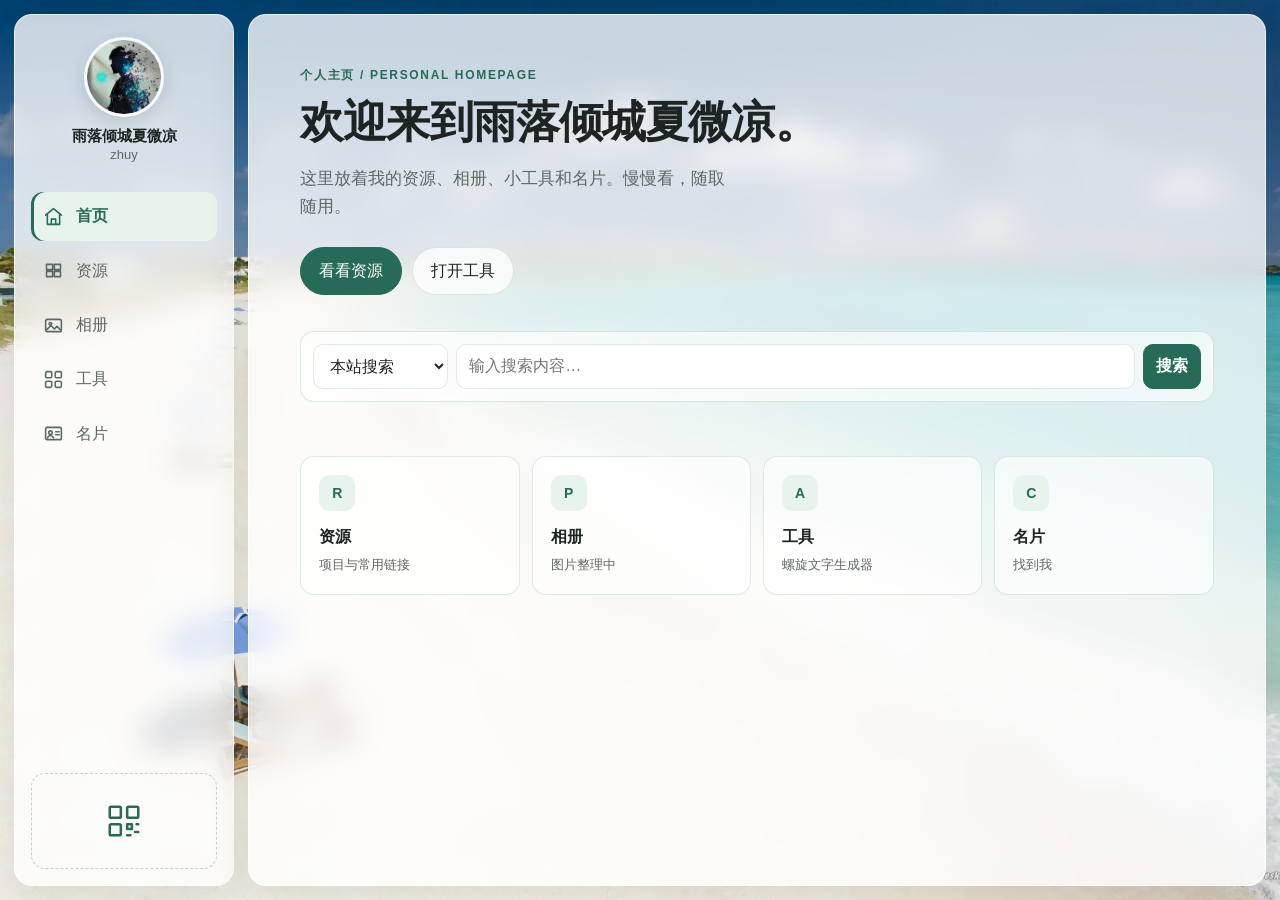
==== index.html @ 4d713d40 "工具页改为自动生成清单：扫描 tools 目录与 sites.json，自动取站点图标" ====
<!DOCTYPE html>
<html lang="zh-CN">
<head>
  <meta charset="UTF-8">
  <meta name="viewport" content="width=device-width, initial-scale=1">
  <meta name="description" content="雨落倾城夏微凉的个人主页，收录资源、相册、工具与名片。">
  <meta name="keywords" content="雨落倾城夏微凉,ylqcxwl,个人主页,资源,工具">
  <meta name="author" content="雨落倾城夏微凉">
  <meta name="theme-color" content="#f4f7f5">
  <link rel="canonical" href="https://ylqcxwl.github.io/">
  <meta property="og:type" content="website">
  <meta property="og:title" content="雨落倾城夏微凉 · 个人主页">
  <meta property="og:description" content="资源、相册、工具与名片。">
  <meta property="og:url" content="https://ylqcxwl.github.io/">
  <meta property="og:image" content="https://ylqcxwl.github.io/bg.webp">
  <meta name="twitter:card" content="summary_large_image">
  <link rel="icon" href="favicon.ico" sizes="any">
  <link rel="stylesheet" href="CSS/style.css">
  <script src="JS/tools-data.js" defer></script>
  <script src="JS/script.js" defer></script>
  <title>雨落倾城夏微凉 · 个人主页</title>
</head>
<body>
  <a class="skip-link" href="#main">跳到主要内容</a>

  <div class="app">
    <aside class="sidebar">
      <div class="profile">
        <img class="avatar" src="avatar.webp" alt="雨落倾城夏微凉的头像" width="80" height="80">
        <div class="profile-text">
          <strong>雨落倾城夏微凉</strong>
          <span>zhuy</span>
        </div>
      </div>

      <nav class="nav" aria-label="主导航">
        <button class="nav-item is-active" type="button" data-view="home" aria-current="page">
          <svg viewBox="0 0 24 24" aria-hidden="true"><path d="M3 10.5 12 3l9 7.5"/><path d="M5 9.5V21h14V9.5"/><path d="M9.5 21v-6h5v6"/></svg>
          <span>首页</span>
        </button>
        <button class="nav-item" type="button" data-view="resources">
          <svg viewBox="0 0 24 24" aria-hidden="true"><path d="M4 5h7v6H4zM13 5h7v6h-7zM4 13h7v6H4zM13 13h7v6h-7z"/></svg>
          <span>资源</span>
        </button>
        <button class="nav-item" type="button" data-view="gallery">
          <svg viewBox="0 0 24 24" aria-hidden="true"><rect x="3" y="5" width="18" height="14" rx="2"/><circle cx="8.5" cy="10" r="1.5"/><path d="m4 17 5-5 4 4 3-3 4 4"/></svg>
          <span>相册</span>
        </button>
        <button class="nav-item" type="button" data-view="tools">
          <svg viewBox="0 0 24 24" aria-hidden="true"><rect x="3" y="3" width="7" height="7" rx="1.5"/><rect x="14" y="3" width="7" height="7" rx="1.5"/><rect x="3" y="14" width="7" height="7" rx="1.5"/><rect x="14" y="14" width="7" height="7" rx="1.5"/></svg>
          <span>工具</span>
        </button>
        <button class="nav-item" type="button" data-view="contact">
          <svg viewBox="0 0 24 24" aria-hidden="true"><rect x="3" y="5" width="18" height="14" rx="2"/><circle cx="8.5" cy="11" r="2"/><path d="M5 17c.8-1.8 2-2.7 3.5-2.7S11.2 15.2 12 17M14.5 10h4M14.5 13.5h4"/></svg>
          <span>名片</span>
        </button>
      </nav>

      <a class="qr-btn" href="#contact" aria-label="查看名片">
        <svg viewBox="0 0 24 24" aria-hidden="true"><rect x="3" y="3" width="7" height="7" rx="1"/><rect x="14" y="3" width="7" height="7" rx="1"/><rect x="3" y="14" width="7" height="7" rx="1"/><path d="M14 14h3v3h-3zM19 19h2M14 21h2M21 14h-1"/></svg>
      </a>
    </aside>

    <main class="panel" id="main">
      <section class="view is-active" id="home" data-view="home" aria-labelledby="home-title">
        <header class="hero">
          <p class="eyebrow">个人主页 / Personal Homepage</p>
          <h1 id="home-title">欢迎来到雨落倾城夏微凉。</h1>
          <p class="lead">这里放着我的资源、相册、小工具和名片。慢慢看，随取随用。</p>
          <div class="hero-actions">
            <button class="btn btn-primary" type="button" data-go="resources">看看资源</button>
            <button class="btn" type="button" data-go="tools">打开工具</button>
          </div>
        </header>

        <form class="search" id="site-search" role="search">
          <label class="sr-only" for="search-query">搜索内容</label>
          <select id="search-engine" aria-label="搜索引擎">
            <option value="site">本站搜索</option>
            <option value="bing">Bing 搜索</option>
            <option value="google">Google 搜索</option>
          </select>
          <input id="search-query" type="search" placeholder="输入搜索内容…" autocomplete="off">
          <button type="submit">搜索</button>
        </form>
        <p class="search-status" id="search-status" role="status" aria-live="polite"></p>

        <div class="tiles">
          <a class="tile" href="#resources" data-keywords="资源 仓库 GitHub 项目">
            <span class="tile-icon">R</span>
            <strong>资源</strong>
            <small>项目与常用链接</small>
          </a>
          <a class="tile" href="#gallery" data-keywords="相册 图片 照片">
            <span class="tile-icon">P</span>
            <strong>相册</strong>
            <small>图片整理中</small>
          </a>
          <a class="tile" href="tools/螺旋文字生成器.html" target="_blank" rel="noopener noreferrer" data-keywords="工具 螺旋文字生成器 小工具">
            <span class="tile-icon">A</span>
            <strong>工具</strong>
            <small>螺旋文字生成器</small>
          </a>
          <a class="tile" href="#contact" data-keywords="名片 联系 GitHub 关于">
            <span class="tile-icon">C</span>
            <strong>名片</strong>
            <small>找到我</small>
          </a>
        </div>
      </section>

      <section class="view" id="resources" data-view="resources" aria-labelledby="resources-title" hidden>
        <header class="view-head">
          <p class="eyebrow">Resources</p>
          <h2 id="resources-title">资源</h2>
          <p>常用项目与链接，来自我的 GitHub。</p>
        </header>
        <ul class="link-list">
          <li><a href="https://github.com/ylqcxwl" target="_blank" rel="noopener noreferrer"><strong>GitHub 主页</strong><span>ylqcxwl</span></a></li>
          <li><a href="https://github.com/ylqcxwl/box-label-printer" target="_blank" rel="noopener noreferrer"><strong>外箱标签打印程序</strong><span>PyQt5 + BarTender</span></a></li>
          <li><a href="https://github.com/ylqcxwl/question-bank" target="_blank" rel="noopener noreferrer"><strong>题库</strong><span>五年级上册 · 4000 题</span></a></li>
          <li><a href="https://github.com/ylqcxwl/youtube-notifier" target="_blank" rel="noopener noreferrer"><strong>YouTube 更新通知</strong><span>视频更新提醒</span></a></li>
        </ul>
      </section>

      <section class="view" id="gallery" data-view="gallery" aria-labelledby="gallery-title" hidden>
        <header class="view-head">
          <p class="eyebrow">Gallery</p>
          <h2 id="gallery-title">相册</h2>
          <p>相册内容整理中，先放一张站点背景图。</p>
        </header>
        <figure class="photo">
          <img src="bg.webp" alt="站点背景图" loading="lazy" decoding="async" width="1920" height="1200">
          <figcaption>站点背景图 · 1920 × 1200</figcaption>
        </figure>
      </section>

      <section class="view" id="tools" data-view="tools" aria-labelledby="tools-title" hidden>
        <header class="view-head">
          <p class="eyebrow">Tools</p>
          <h2 id="tools-title">工具</h2>
          <p>一些可以直接在浏览器里打开的小工具。</p>
        </header>
        <div class="tools-grid" id="tools-grid"></div>
        <p class="tools-empty" id="tools-empty" hidden>工具清单为空。把 HTML 放进 tools/ 文件夹，或在 tools/sites.json 里添加网址。</p>
        <noscript><p class="tools-empty">请启用 JavaScript 查看工具清单。</p></noscript>
      </section>

      <section class="view" id="contact" data-view="contact" aria-labelledby="contact-title" hidden>
        <header class="view-head">
          <p class="eyebrow">Contact</p>
          <h2 id="contact-title">名片</h2>
          <p>名片内容。想看更多项目，去 GitHub 找我。</p>
        </header>
        <a class="app-card" href="https://github.com/ylqcxwl" target="_blank" rel="noopener noreferrer">
          <span class="app-icon">GH</span>
          <span><strong>GitHub · ylqcxwl</strong><small>github.com/ylqcxwl</small></span>
          <span class="app-arrow" aria-hidden="true">↗</span>
        </a>
      </section>
    </main>
  </div>
</body>
</html>
---- CSS/style.css ----
:root {
  --ink: #1d2421;
  --muted: #5d6863;
  --accent: #256b57;
  --accent-soft: #e8f3ee;
  --panel: rgba(255, 255, 255, 0.78);
  --panel-solid: #fbfcfa;
  --line: rgba(37, 107, 87, 0.14);
  --shadow: 0 12px 40px rgba(24, 52, 42, 0.12);
  --radius: 18px;
}

*,
*::before,
*::after {
  box-sizing: border-box;
}

html {
  scroll-behavior: smooth;
}

body {
  margin: 0;
  min-height: 100vh;
  min-height: 100dvh;
  color: var(--ink);
  font-family: -apple-system, BlinkMacSystemFont, "Segoe UI", "PingFang SC", "Microsoft YaHei", sans-serif;
  line-height: 1.65;
  background-color: #dfe7e2;
  background-image: url("../5.jpg");
  background-position: center;
  background-size: cover;
  background-repeat: no-repeat;
  background-attachment: fixed;
}

@supports (background-image: image-set(url("../bg.webp") type("image/webp"))) {
  body {
    background-image: image-set(
      url("../bg.webp") type("image/webp"),
      url("../5.jpg") type("image/jpeg")
    );
  }
}

button,
input,
select {
  font: inherit;
  color: inherit;
}

button {
  cursor: pointer;
}

a {
  color: inherit;
}

.sr-only {
  position: absolute;
  width: 1px;
  height: 1px;
  padding: 0;
  margin: -1px;
  overflow: hidden;
  clip-path: inset(50%);
  white-space: nowrap;
  border: 0;
}

.skip-link {
  position: fixed;
  top: -60px;
  left: 12px;
  z-index: 10;
  padding: 8px 14px;
  border-radius: 10px;
  background: var(--panel-solid);
  text-decoration: none;
  box-shadow: var(--shadow);
}

.skip-link:focus {
  top: 12px;
}

:focus-visible {
  outline: 3px solid rgba(37, 107, 87, 0.45);
  outline-offset: 3px;
}

.app {
  display: grid;
  grid-template-columns: 220px minmax(0, 1fr);
  gap: 14px;
  min-height: 100vh;
  min-height: 100dvh;
  padding: 14px;
}

.sidebar,
.panel {
  border: 1px solid rgba(255, 255, 255, 0.7);
  border-radius: var(--radius);
  background: var(--panel);
  box-shadow: var(--shadow);
  -webkit-backdrop-filter: blur(14px);
  backdrop-filter: blur(14px);
}

.sidebar {
  position: sticky;
  top: 14px;
  display: flex;
  flex-direction: column;
  height: calc(100vh - 28px);
  height: calc(100dvh - 28px);
  padding: 22px 16px 16px;
}

.profile {
  display: flex;
  flex-direction: column;
  align-items: center;
  gap: 8px;
  text-align: center;
}

.avatar {
  width: 80px;
  height: 80px;
  border-radius: 50%;
  border: 3px solid rgba(255, 255, 255, 0.85);
  box-shadow: 0 6px 18px rgba(24, 52, 42, 0.14);
  object-fit: cover;
}

.profile-text {
  display: flex;
  flex-direction: column;
  line-height: 1.4;
}

.profile-text strong {
  font-size: 15px;
}

.profile-text span {
  color: var(--muted);
  font-size: 13px;
}

.nav {
  display: flex;
  flex-direction: column;
  gap: 6px;
  margin-top: 28px;
}

.nav-item {
  display: flex;
  align-items: center;
  gap: 12px;
  width: 100%;
  padding: 11px 12px;
  border: 0;
  border-radius: 12px;
  background: transparent;
  text-align: left;
  color: var(--muted);
  transition: background-color 0.2s ease, color 0.2s ease, transform 0.2s ease;
}

.nav-item svg {
  width: 21px;
  height: 21px;
  flex: none;
  fill: none;
  stroke: currentColor;
  stroke-width: 1.8;
  stroke-linecap: round;
  stroke-linejoin: round;
}

.nav-item:hover {
  background: rgba(255, 255, 255, 0.6);
  color: var(--ink);
  transform: translateX(2px);
}

.nav-item.is-active {
  background: var(--accent-soft);
  color: var(--accent);
  font-weight: 600;
  box-shadow: inset 3px 0 0 var(--accent);
}

.qr-btn {
  display: grid;
  place-items: center;
  width: 100%;
  min-height: 96px;
  margin-top: auto;
  border: 1px dashed rgba(37, 107, 87, 0.28);
  border-radius: 14px;
  color: var(--accent);
  text-decoration: none;
  transition: background-color 0.2s ease;
}

.qr-btn:hover {
  background: var(--accent-soft);
}

.qr-btn svg {
  width: 38px;
  height: 38px;
  fill: none;
  stroke: currentColor;
  stroke-width: 1.6;
  stroke-linecap: round;
  stroke-linejoin: round;
}

.panel {
  min-height: calc(100vh - 28px);
  min-height: calc(100dvh - 28px);
  max-height: calc(100vh - 28px);
  max-height: calc(100dvh - 28px);
  overflow-y: auto;
  padding: clamp(22px, 4vw, 52px);
}

.view[hidden] {
  display: none !important;
}

.view {
  animation: fade-in 0.25s ease both;
}

@keyframes fade-in {
  from {
    opacity: 0;
    transform: translateY(6px);
  }

  to {
    opacity: 1;
    transform: none;
  }
}

.eyebrow {
  margin: 0 0 8px;
  color: var(--accent);
  font-size: 12px;
  font-weight: 700;
  letter-spacing: 0.14em;
  text-transform: uppercase;
}

h1,
h2 {
  margin: 0;
  line-height: 1.25;
  letter-spacing: -0.02em;
}

h1 {
  font-size: clamp(28px, 4vw, 44px);
}

h2 {
  font-size: clamp(24px, 3vw, 34px);
}

.lead {
  max-width: 46ch;
  margin: 16px 0 0;
  color: var(--muted);
  font-size: 17px;
}

.hero-actions {
  display: flex;
  flex-wrap: wrap;
  gap: 10px;
  margin-top: 26px;
}

.btn {
  padding: 10px 18px;
  border: 1px solid var(--line);
  border-radius: 999px;
  background: rgba(255, 255, 255, 0.75);
  transition: transform 0.2s ease, box-shadow 0.2s ease;
}

.btn:hover {
  transform: translateY(-2px);
  box-shadow: 0 8px 18px rgba(24, 52, 42, 0.12);
}

.btn-primary {
  border-color: var(--accent);
  background: var(--accent);
  color: #fff;
}

.search {
  display: flex;
  flex-wrap: wrap;
  gap: 8px;
  margin-top: 36px;
  padding: 12px;
  border: 1px solid var(--line);
  border-radius: 14px;
  background: rgba(255, 255, 255, 0.6);
}

.search select,
.search input,
.search button {
  min-height: 42px;
  padding: 8px 12px;
  border: 1px solid var(--line);
  border-radius: 10px;
  background: #fff;
}

.search select {
  flex: 0 0 auto;
}

.search input {
  flex: 1 1 220px;
  min-width: 0;
}

.search button {
  border-color: var(--accent);
  background: var(--accent);
  color: #fff;
  font-weight: 600;
}

.search-status {
  min-height: 1.6em;
  margin: 8px 2px 0;
  color: var(--muted);
  font-size: 14px;
}

.tiles {
  display: grid;
  grid-template-columns: repeat(auto-fit, minmax(150px, 1fr));
  gap: 12px;
  margin-top: 24px;
}

.tile {
  display: flex;
  flex-direction: column;
  gap: 3px;
  padding: 18px;
  border: 1px solid var(--line);
  border-radius: 14px;
  background: rgba(255, 255, 255, 0.62);
  text-decoration: none;
  transition: transform 0.2s ease, box-shadow 0.2s ease, background-color 0.2s ease;
}

.tile:hover,
.tile:focus-visible {
  transform: translateY(-3px);
  background: #fff;
  box-shadow: 0 10px 24px rgba(24, 52, 42, 0.1);
}

.tile[hidden] {
  display: none;
}

.tile-icon {
  display: grid;
  place-items: center;
  width: 36px;
  height: 36px;
  margin-bottom: 10px;
  border-radius: 10px;
  background: var(--accent-soft);
  color: var(--accent);
  font-size: 14px;
  font-weight: 700;
}

.tile strong {
  font-size: 16px;
}

.tile small {
  color: var(--muted);
}

.view-head {
  margin-bottom: 28px;
}

.view-head p:last-child {
  margin: 12px 0 0;
  color: var(--muted);
}

.link-list {
  display: grid;
  grid-template-columns: repeat(auto-fit, minmax(240px, 1fr));
  gap: 12px;
  margin: 0;
  padding: 0;
  list-style: none;
}

.link-list a {
  display: flex;
  flex-direction: column;
  padding: 16px 18px;
  border: 1px solid var(--line);
  border-radius: 14px;
  background: rgba(255, 255, 255, 0.62);
  text-decoration: none;
  transition: transform 0.2s ease, background-color 0.2s ease;
}

.link-list a:hover {
  transform: translateY(-2px);
  background: #fff;
}

.link-list span {
  color: var(--muted);
  font-size: 13px;
}

.photo {
  margin: 0;
}

.photo img {
  display: block;
  width: 100%;
  max-width: 760px;
  height: auto;
  border: 1px solid var(--line);
  border-radius: 14px;
}

.photo figcaption {
  margin-top: 8px;
  color: var(--muted);
  font-size: 13px;
}

.app-card {
  display: flex;
  align-items: center;
  gap: 16px;
  max-width: 560px;
  padding: 18px;
  border: 1px solid var(--line);
  border-radius: 14px;
  background: rgba(255, 255, 255, 0.62);
  text-decoration: none;
  transition: transform 0.2s ease, background-color 0.2s ease;
}

.app-card:hover {
  transform: translateY(-2px);
  background: #fff;
}

.app-icon {
  display: grid;
  place-items: center;
  width: 46px;
  height: 46px;
  flex: none;
  border-radius: 12px;
  background: var(--accent-soft);
  color: var(--accent);
  font-weight: 700;
}

.app-card > span:nth-child(2) {
  display: flex;
  flex-direction: column;
}

.app-card small {
  color: var(--muted);
}

.app-arrow {
  margin-left: auto;
  color: var(--accent);
  font-size: 20px;
}

.tools-grid {
  display: grid;
  grid-template-columns: repeat(auto-fit, minmax(240px, 1fr));
  gap: 12px;
}

.tool-card {
  display: flex;
  align-items: center;
  gap: 14px;
  padding: 16px 18px;
  border: 1px solid var(--line);
  border-radius: 14px;
  background: rgba(255, 255, 255, 0.62);
  text-decoration: none;
  transition: transform 0.2s ease, background-color 0.2s ease;
}

.tool-card:hover {
  transform: translateY(-2px);
  background: #fff;
}

.tool-card > span:nth-child(2) {
  display: flex;
  flex-direction: column;
  min-width: 0;
}

.tool-card small {
  overflow: hidden;
  color: var(--muted);
  text-overflow: ellipsis;
  white-space: nowrap;
}

.tool-icon-wrap {
  position: relative;
  width: 40px;
  height: 40px;
  flex: none;
}

.tool-fallback {
  display: grid;
  place-items: center;
  width: 100%;
  height: 100%;
  border-radius: 11px;
  background: var(--accent-soft);
  color: var(--accent);
  font-weight: 700;
}

.tool-icon {
  position: absolute;
  inset: 0;
  width: 100%;
  height: 100%;
  padding: 5px;
  border-radius: 11px;
  background: #fff;
  object-fit: contain;
}

.tool-arrow {
  margin-left: auto;
  color: var(--accent);
  font-size: 18px;
}

.tools-empty {
  color: var(--muted);
}

@media (max-width: 760px) {
  .app {
    display: block;
    padding: 10px;
  }

  .sidebar {
    position: static;
    height: auto;
    padding: 14px;
  }

  .profile {
    flex-direction: row;
    text-align: left;
  }

  .avatar {
    width: 56px;
    height: 56px;
  }

  .nav {
    flex-direction: row;
    gap: 8px;
    margin-top: 14px;
    overflow-x: auto;
    scrollbar-width: none;
  }

  .nav::-webkit-scrollbar {
    display: none;
  }

  .nav-item {
    flex: 0 0 auto;
    width: auto;
    padding: 8px 12px;
    font-size: 14px;
  }

  .nav-item:hover {
    transform: none;
  }

  .nav-item.is-active {
    box-shadow: inset 0 -3px 0 var(--accent);
  }

  .qr-btn {
    display: none;
  }

  .panel {
    min-height: 0;
    max-height: none;
    margin-top: 10px;
    padding: 22px 18px;
  }

  body {
    background-attachment: scroll;
  }
}

@media (prefers-reduced-motion: reduce) {
  html {
    scroll-behavior: auto;
  }

  *,
  *::before,
  *::after {
    animation-duration: 0.01ms !important;
    transition-duration: 0.01ms !important;
  }
}
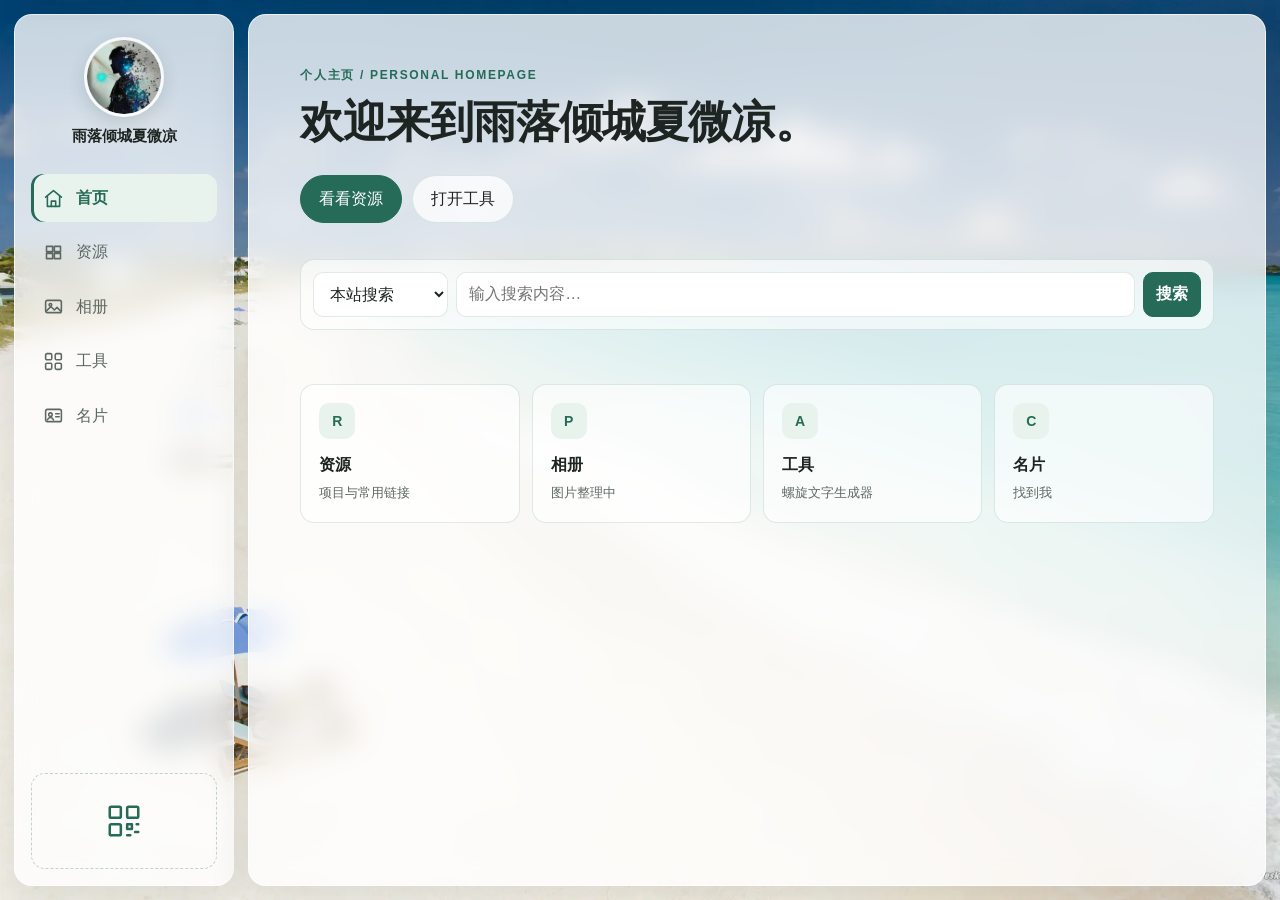
==== commit d6295cdf: "首页去掉署名与简介，短标签强制单行显示" ====
--- a/index.html
+++ b/index.html
@@ -29,7 +29,6 @@
         <img class="avatar" src="avatar.webp" alt="雨落倾城夏微凉的头像" width="80" height="80">
         <div class="profile-text">
           <strong>雨落倾城夏微凉</strong>
-          <span>zhuy</span>
         </div>
       </div>
 
@@ -66,7 +65,6 @@
         <header class="hero">
           <p class="eyebrow">个人主页 / Personal Homepage</p>
           <h1 id="home-title">欢迎来到雨落倾城夏微凉。</h1>
-          <p class="lead">这里放着我的资源、相册、小工具和名片。慢慢看，随取随用。</p>
           <div class="hero-actions">
             <button class="btn btn-primary" type="button" data-go="resources">看看资源</button>
             <button class="btn" type="button" data-go="tools">打开工具</button>
--- a/CSS/style.css
+++ b/CSS/style.css
@@ -146,11 +146,7 @@
 
 .profile-text strong {
   font-size: 15px;
-}
-
-.profile-text span {
-  color: var(--muted);
-  font-size: 13px;
+  white-space: nowrap;
 }
 
 .nav {
@@ -185,6 +181,10 @@
   stroke-linejoin: round;
 }
 
+.nav-item span {
+  white-space: nowrap;
+}
+
 .nav-item:hover {
   background: rgba(255, 255, 255, 0.6);
   color: var(--ink);
@@ -278,13 +278,6 @@
   font-size: clamp(24px, 3vw, 34px);
 }
 
-.lead {
-  max-width: 46ch;
-  margin: 16px 0 0;
-  color: var(--muted);
-  font-size: 17px;
-}
-
 .hero-actions {
   display: flex;
   flex-wrap: wrap;
@@ -400,10 +393,14 @@
 
 .tile strong {
   font-size: 16px;
+  white-space: nowrap;
 }
 
 .tile small {
-  color: var(--muted);
+  overflow: hidden;
+  color: var(--muted);
+  text-overflow: ellipsis;
+  white-space: nowrap;
 }
 
 .view-head {
@@ -440,9 +437,16 @@
   background: #fff;
 }
 
+.link-list strong {
+  white-space: nowrap;
+}
+
 .link-list span {
+  overflow: hidden;
   color: var(--muted);
   font-size: 13px;
+  text-overflow: ellipsis;
+  white-space: nowrap;
 }
 
 .photo {
@@ -499,8 +503,15 @@
   flex-direction: column;
 }
 
+.app-card strong {
+  white-space: nowrap;
+}
+
 .app-card small {
-  color: var(--muted);
+  overflow: hidden;
+  color: var(--muted);
+  text-overflow: ellipsis;
+  white-space: nowrap;
 }
 
 .app-arrow {
@@ -536,6 +547,10 @@
   display: flex;
   flex-direction: column;
   min-width: 0;
+}
+
+.tool-card strong {
+  white-space: nowrap;
 }
 
 .tool-card small {
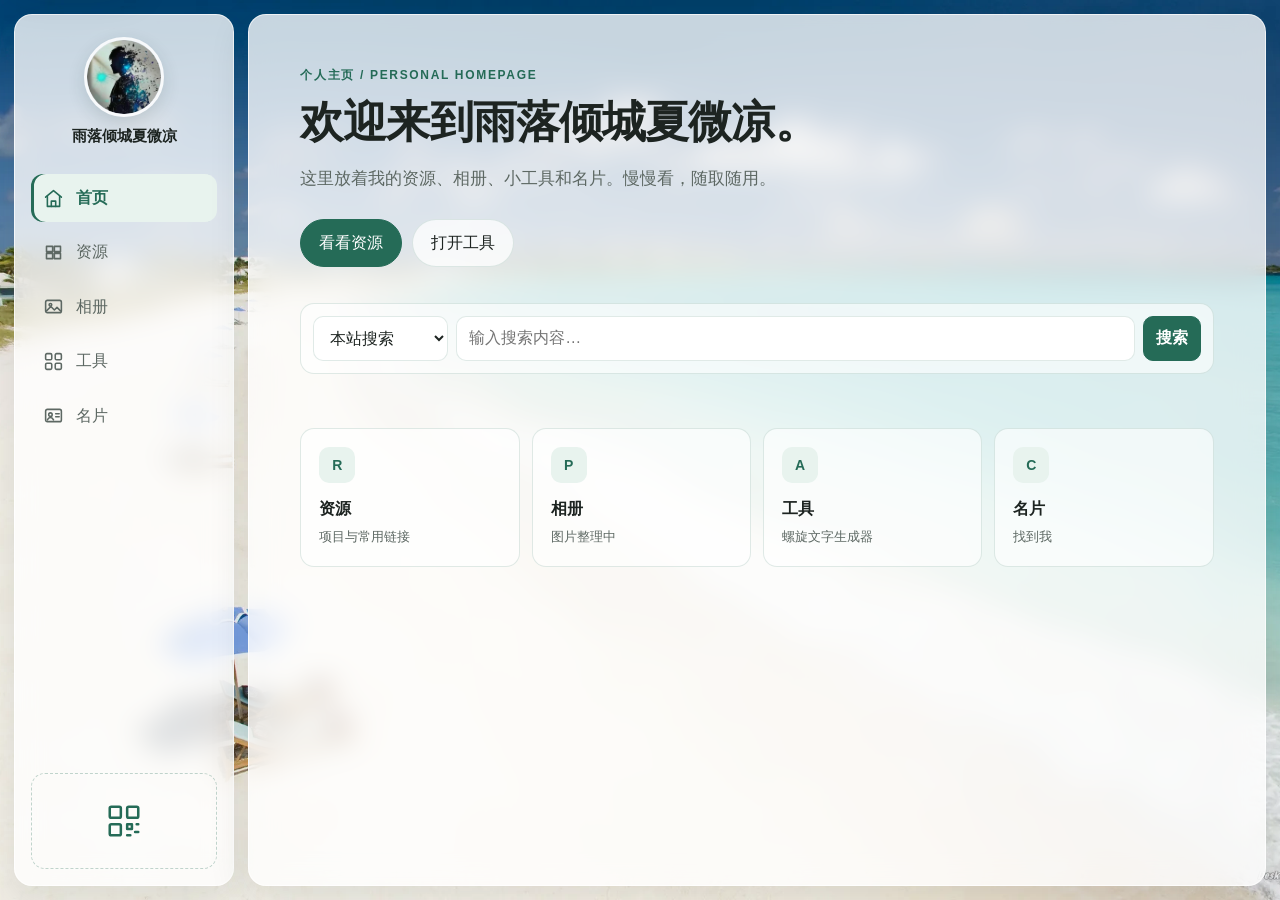
==== commit 31782150: "恢复首页简介并保持宽屏单行显示" ====
--- a/index.html
+++ b/index.html
@@ -65,6 +65,7 @@
         <header class="hero">
           <p class="eyebrow">个人主页 / Personal Homepage</p>
           <h1 id="home-title">欢迎来到雨落倾城夏微凉。</h1>
+          <p class="lead">这里放着我的资源、相册、小工具和名片。慢慢看，随取随用。</p>
           <div class="hero-actions">
             <button class="btn btn-primary" type="button" data-go="resources">看看资源</button>
             <button class="btn" type="button" data-go="tools">打开工具</button>
--- a/CSS/style.css
+++ b/CSS/style.css
@@ -278,6 +278,13 @@
   font-size: clamp(24px, 3vw, 34px);
 }
 
+.lead {
+  margin: 16px 0 0;
+  color: var(--muted);
+  font-size: 17px;
+  white-space: nowrap;
+}
+
 .hero-actions {
   display: flex;
   flex-wrap: wrap;
@@ -605,6 +612,10 @@
     padding: 10px;
   }
 
+  .lead {
+    white-space: normal;
+  }
+
   .sidebar {
     position: static;
     height: auto;
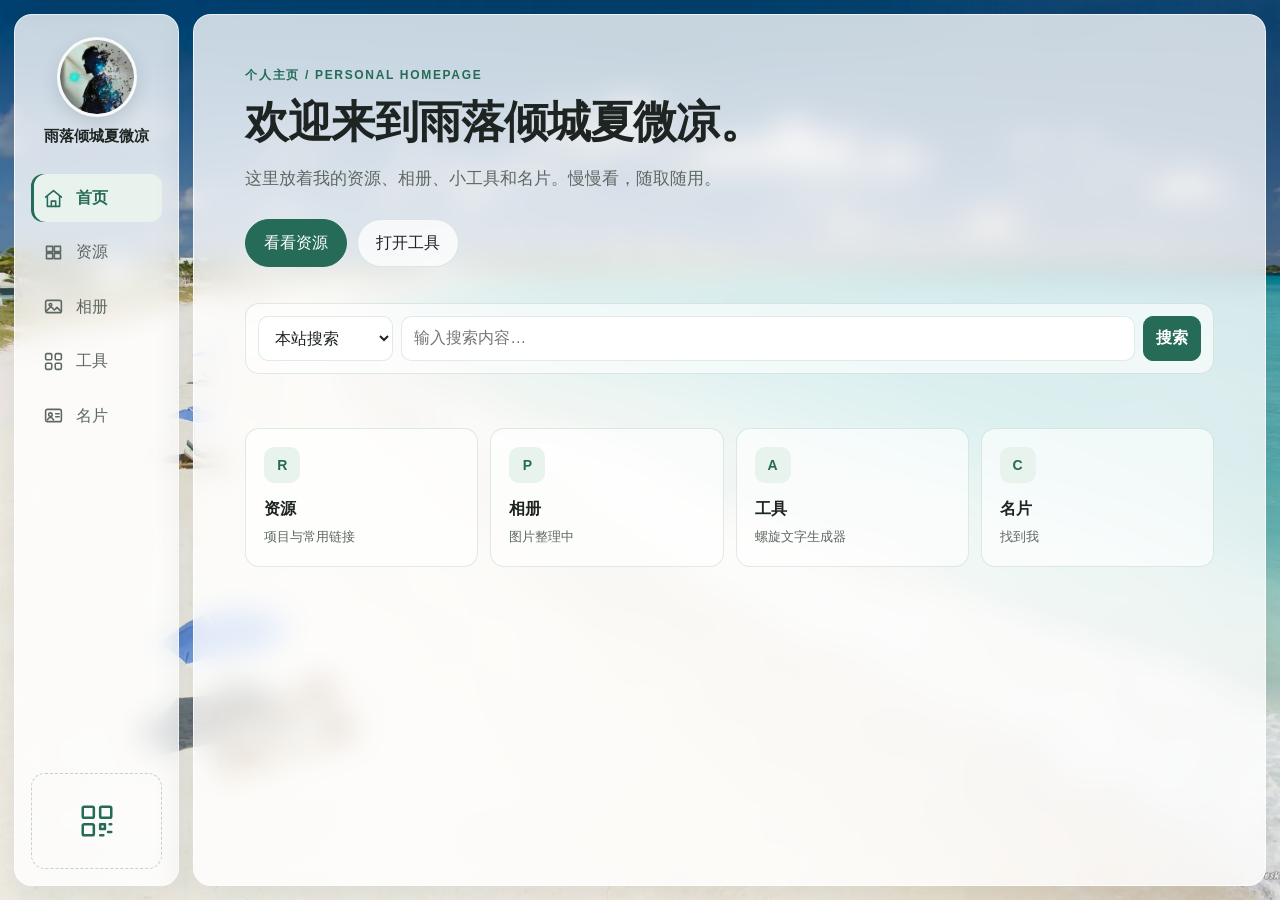
==== commit 5890a7d4: "侧栏收窄四分之一，说明文字回到名称下方，搜索增加百度/B站/GitHub" ====
--- a/index.html
+++ b/index.html
@@ -76,6 +76,9 @@
           <label class="sr-only" for="search-query">搜索内容</label>
           <select id="search-engine" aria-label="搜索引擎">
             <option value="site">本站搜索</option>
+            <option value="baidu">百度搜索</option>
+            <option value="bilibili">B站搜索</option>
+            <option value="github">GitHub 搜索</option>
             <option value="bing">Bing 搜索</option>
             <option value="google">Google 搜索</option>
           </select>
--- a/CSS/style.css
+++ b/CSS/style.css
@@ -94,7 +94,7 @@
 
 .app {
   display: grid;
-  grid-template-columns: 220px minmax(0, 1fr);
+  grid-template-columns: 165px minmax(0, 1fr);
   gap: 14px;
   min-height: 100vh;
   min-height: 100dvh;
@@ -357,7 +357,7 @@
 
 .tiles {
   display: grid;
-  grid-template-columns: repeat(auto-fit, minmax(150px, 1fr));
+  grid-template-columns: repeat(auto-fit, minmax(160px, 1fr));
   gap: 12px;
   margin-top: 24px;
 }
@@ -421,7 +421,7 @@
 
 .link-list {
   display: grid;
-  grid-template-columns: repeat(auto-fit, minmax(240px, 1fr));
+  grid-template-columns: repeat(auto-fit, minmax(160px, 1fr));
   gap: 12px;
   margin: 0;
   padding: 0;
@@ -529,7 +529,7 @@
 
 .tools-grid {
   display: grid;
-  grid-template-columns: repeat(auto-fit, minmax(240px, 1fr));
+  grid-template-columns: repeat(auto-fit, minmax(160px, 1fr));
   gap: 12px;
 }
 
@@ -592,18 +592,47 @@
   height: 100%;
   padding: 5px;
   border-radius: 11px;
-  background: #fff;
   object-fit: contain;
-}
-
-.tool-arrow {
-  margin-left: auto;
-  color: var(--accent);
-  font-size: 18px;
+  opacity: 0;
+  transition: opacity 0.2s ease;
+}
+
+.tool-icon.is-loaded {
+  opacity: 1;
 }
 
 .tools-empty {
   color: var(--muted);
+}
+
+/* 卡片名称与说明：名称省略号防溢出，说明固定显示在名称下方 */
+.app-card > span:nth-child(2),
+.tool-card > span:nth-child(2) {
+  flex: 1;
+  min-width: 0;
+}
+
+.tile strong,
+.link-list strong,
+.app-card strong,
+.tool-card strong {
+  display: block;
+  max-width: 100%;
+  overflow: hidden;
+  text-overflow: ellipsis;
+  white-space: nowrap;
+}
+
+.tile small,
+.link-list span,
+.app-card small,
+.tool-card small {
+  display: block;
+  max-width: 100%;
+  overflow: hidden;
+  color: var(--muted);
+  text-overflow: ellipsis;
+  white-space: nowrap;
 }
 
 @media (max-width: 760px) {
@@ -614,6 +643,12 @@
 
   .lead {
     white-space: normal;
+  }
+
+  .tiles,
+  .link-list,
+  .tools-grid {
+    grid-template-columns: repeat(2, minmax(0, 1fr));
   }
 
   .sidebar {
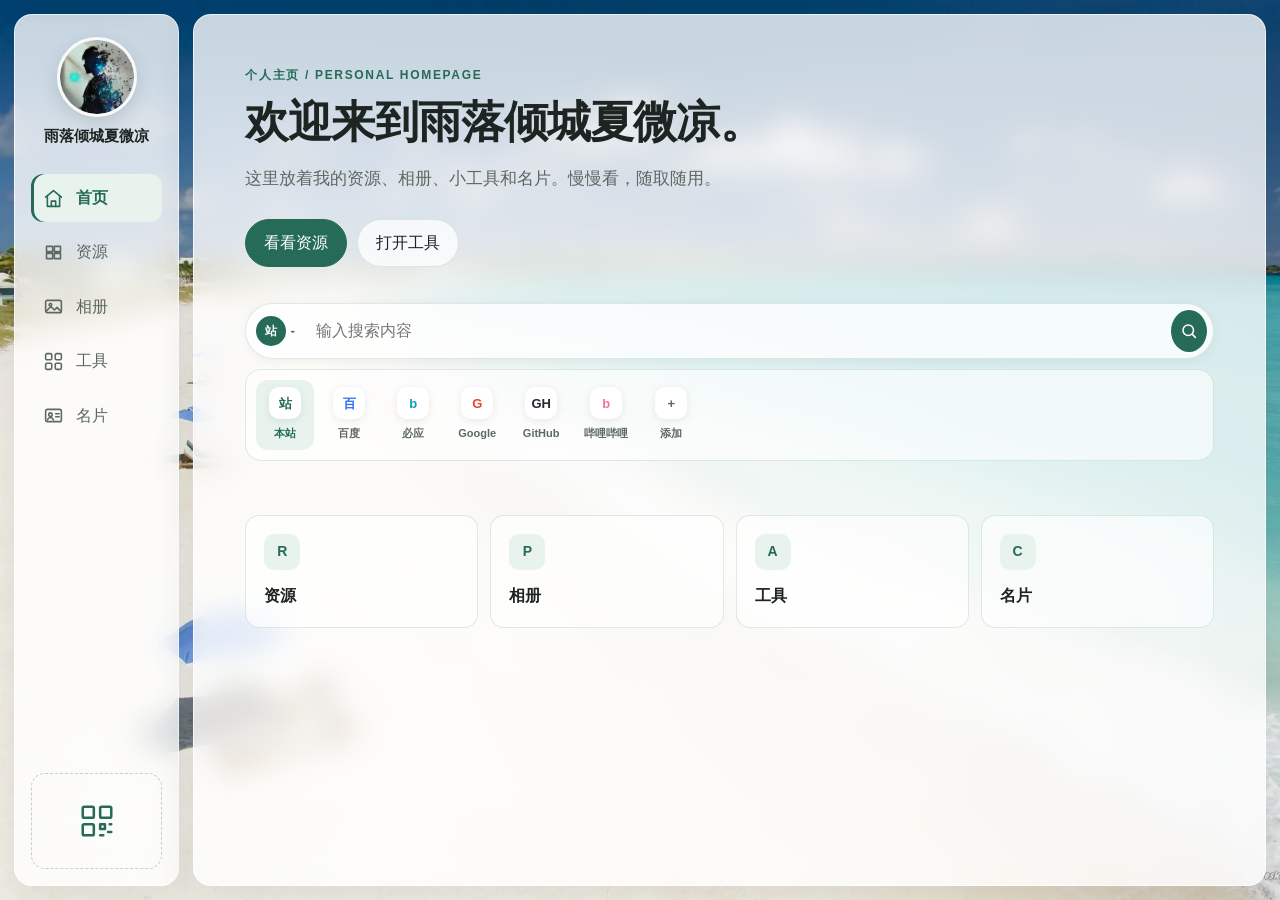
==== commit 06ef6dff: "搜索栏改为胶囊样式并加引擎快捷栏，搜索结果显示在下方" ====
--- a/index.html
+++ b/index.html
@@ -74,18 +74,36 @@
 
         <form class="search" id="site-search" role="search">
           <label class="sr-only" for="search-query">搜索内容</label>
-          <select id="search-engine" aria-label="搜索引擎">
-            <option value="site">本站搜索</option>
-            <option value="baidu">百度搜索</option>
-            <option value="bilibili">B站搜索</option>
-            <option value="github">GitHub 搜索</option>
-            <option value="bing">Bing 搜索</option>
-            <option value="google">Google 搜索</option>
-          </select>
-          <input id="search-query" type="search" placeholder="输入搜索内容…" autocomplete="off">
-          <button type="submit">搜索</button>
+          <div class="search-bar">
+            <span class="search-engine-wrap">
+              <span class="search-engine-badge" id="search-engine-badge" aria-hidden="true">站</span>
+              <span class="search-caret" aria-hidden="true">▾</span>
+              <select id="search-engine" aria-label="搜索引擎">
+                <option value="site">本站搜索</option>
+                <option value="baidu">百度搜索</option>
+                <option value="bing">必应搜索</option>
+                <option value="google">Google 搜索</option>
+                <option value="github">GitHub 搜索</option>
+                <option value="bilibili">哔哩哔哩搜索</option>
+              </select>
+            </span>
+            <input id="search-query" type="search" placeholder="输入搜索内容" autocomplete="off">
+            <button type="submit" class="search-submit" aria-label="搜索">
+              <svg viewBox="0 0 24 24" aria-hidden="true"><circle cx="11" cy="11" r="7"/><path d="m16.5 16.5 4 4"/></svg>
+            </button>
+          </div>
+          <div class="engine-shortcuts" id="engine-shortcuts" role="group" aria-label="选择搜索引擎">
+            <button type="button" class="engine-chip is-active" data-engine="site"><span class="engine-ico" style="--chip:#256b57">站</span><span>本站</span></button>
+            <button type="button" class="engine-chip" data-engine="baidu"><span class="engine-ico" style="--chip:#2b6ef2">百</span><span>百度</span></button>
+            <button type="button" class="engine-chip" data-engine="bing"><span class="engine-ico" style="--chip:#0aa2c0">b</span><span>必应</span></button>
+            <button type="button" class="engine-chip" data-engine="google"><span class="engine-ico" style="--chip:#ea4335">G</span><span>Google</span></button>
+            <button type="button" class="engine-chip" data-engine="github"><span class="engine-ico" style="--chip:#24292f">GH</span><span>GitHub</span></button>
+            <button type="button" class="engine-chip" data-engine="bilibili"><span class="engine-ico" style="--chip:#fb7299">b</span><span>哔哩哔哩</span></button>
+            <button type="button" class="engine-chip" data-engine="add"><span class="engine-ico" style="--chip:#5d6863">+</span><span>添加</span></button>
+          </div>
         </form>
         <p class="search-status" id="search-status" role="status" aria-live="polite"></p>
+        <div class="search-results" id="search-results" hidden></div>
 
         <div class="tiles">
           <a class="tile" href="#resources" data-keywords="资源 仓库 GitHub 项目">
@@ -98,10 +116,10 @@
             <strong>相册</strong>
             <small>图片整理中</small>
           </a>
-          <a class="tile" href="tools/螺旋文字生成器.html" target="_blank" rel="noopener noreferrer" data-keywords="工具 螺旋文字生成器 小工具">
+          <a class="tile" href="tools/螺旋文字.html" target="_blank" rel="noopener noreferrer" data-keywords="工具 螺旋文字生成 小工具">
             <span class="tile-icon">A</span>
             <strong>工具</strong>
-            <small>螺旋文字生成器</small>
+            <small>螺旋文字生成</small>
           </a>
           <a class="tile" href="#contact" data-keywords="名片 联系 GitHub 关于">
             <span class="tile-icon">C</span>
--- a/CSS/style.css
+++ b/CSS/style.css
@@ -605,7 +605,226 @@
   color: var(--muted);
 }
 
-/* 卡片名称与说明：名称省略号防溢出，说明固定显示在名称下方 */
+/* 搜索栏：胶囊输入框 + 引擎快捷栏 */
+.search {
+  display: block;
+  margin-top: 36px;
+  padding: 0;
+  border: 0;
+  background: transparent;
+}
+
+.search-bar {
+  display: flex;
+  align-items: center;
+  padding: 6px 6px 6px 10px;
+  border: 1px solid var(--line);
+  border-radius: 999px;
+  background: rgba(255, 255, 255, 0.78);
+  box-shadow: 0 2px 10px rgba(24, 52, 42, 0.06);
+}
+
+.search-engine-wrap {
+  position: relative;
+  display: flex;
+  align-items: center;
+  flex: none;
+}
+
+.search-engine-badge {
+  display: grid;
+  place-items: center;
+  width: 30px;
+  height: 30px;
+  border-radius: 50%;
+  background: var(--accent);
+  color: #fff;
+  font-size: 12px;
+  font-weight: 700;
+}
+
+.search-caret {
+  margin: 0 8px 0 4px;
+  color: var(--muted);
+  font-size: 11px;
+  pointer-events: none;
+}
+
+.search select#search-engine {
+  position: absolute;
+  inset: 0;
+  width: 100%;
+  height: 100%;
+  opacity: 0;
+  cursor: pointer;
+}
+
+.search .search-bar input {
+  flex: 1;
+  min-width: 0;
+  min-height: 36px;
+  padding: 0 12px;
+  border: 0;
+  border-radius: 0;
+  background: transparent;
+  box-shadow: none;
+}
+
+.search .search-bar input:focus {
+  outline: none;
+}
+
+.search .search-submit {
+  display: grid;
+  place-items: center;
+  width: 36px;
+  height: 36px;
+  flex: none;
+  padding: 0;
+  border: 0;
+  border-radius: 50%;
+  background: var(--accent);
+  color: #fff;
+}
+
+.search .search-submit:hover {
+  background: #1d5848;
+}
+
+.search .search-submit svg {
+  width: 18px;
+  height: 18px;
+  fill: none;
+  stroke: currentColor;
+  stroke-width: 2;
+  stroke-linecap: round;
+}
+
+.engine-shortcuts {
+  display: flex;
+  gap: 6px;
+  margin-top: 10px;
+  padding: 10px;
+  border: 1px solid var(--line);
+  border-radius: 16px;
+  background: rgba(255, 255, 255, 0.6);
+  overflow-x: auto;
+  scrollbar-width: none;
+}
+
+.engine-shortcuts::-webkit-scrollbar {
+  display: none;
+}
+
+.search .engine-chip {
+  display: flex;
+  flex: 0 0 auto;
+  flex-direction: column;
+  align-items: center;
+  gap: 5px;
+  min-width: 58px;
+  padding: 7px 8px;
+  border: 0;
+  border-radius: 12px;
+  background: transparent;
+  color: var(--muted);
+  font-size: 11px;
+  white-space: nowrap;
+}
+
+.search .engine-chip:hover,
+.search .engine-chip.is-active {
+  background: var(--accent-soft);
+  color: var(--accent);
+}
+
+.engine-ico {
+  display: grid;
+  place-items: center;
+  width: 32px;
+  height: 32px;
+  border-radius: 10px;
+  background: #fff;
+  color: var(--chip, var(--accent));
+  font-size: 13px;
+  font-weight: 700;
+  box-shadow: 0 2px 8px rgba(0, 0, 0, 0.08);
+}
+
+.search-results {
+  display: grid;
+  grid-template-columns: repeat(auto-fit, minmax(160px, 1fr));
+  gap: 10px;
+  margin-top: 12px;
+}
+
+.search-results[hidden] {
+  display: none;
+}
+
+.result-card {
+  display: flex;
+  align-items: center;
+  gap: 10px;
+  min-width: 0;
+  padding: 12px 14px;
+  border: 1px solid var(--line);
+  border-radius: 12px;
+  background: rgba(255, 255, 255, 0.7);
+  text-decoration: none;
+  transition: transform 0.2s ease, background-color 0.2s ease;
+}
+
+.result-card:hover {
+  transform: translateY(-2px);
+  background: #fff;
+}
+
+.result-icon {
+  display: grid;
+  place-items: center;
+  width: 32px;
+  height: 32px;
+  flex: none;
+  border-radius: 9px;
+  background: var(--accent-soft);
+  color: var(--accent);
+  font-weight: 700;
+}
+
+.result-text {
+  display: flex;
+  flex-direction: column;
+  min-width: 0;
+}
+
+.result-text strong,
+.result-text small {
+  display: block;
+  overflow: hidden;
+  text-overflow: ellipsis;
+  white-space: nowrap;
+}
+
+.result-text small {
+  color: var(--muted);
+  font-size: 12px;
+}
+
+.search-hit {
+  outline: 2px solid var(--accent);
+  outline-offset: 2px;
+  box-shadow: 0 0 0 5px rgba(37, 107, 87, 0.14);
+}
+
+/* 卡片名称省略号防溢出；说明默认隐藏，悬停/聚焦时在下方浮出 */
+.tile,
+.link-list a,
+.app-card,
+.tool-card {
+  position: relative;
+}
+
 .app-card > span:nth-child(2),
 .tool-card > span:nth-child(2) {
   flex: 1;
@@ -627,12 +846,39 @@
 .link-list span,
 .app-card small,
 .tool-card small {
-  display: block;
-  max-width: 100%;
-  overflow: hidden;
-  color: var(--muted);
-  text-overflow: ellipsis;
-  white-space: nowrap;
+  position: absolute;
+  left: 50%;
+  top: calc(100% + 8px);
+  z-index: 5;
+  width: max-content;
+  max-width: min(240px, 80vw);
+  padding: 6px 10px;
+  border-radius: 8px;
+  background: rgba(29, 36, 33, 0.92);
+  color: #fff;
+  font-size: 12px;
+  line-height: 1.5;
+  text-align: center;
+  white-space: normal;
+  opacity: 0;
+  visibility: hidden;
+  pointer-events: none;
+  transform: translate(-50%, -4px);
+  transition: opacity 0.18s ease, transform 0.18s ease, visibility 0.18s;
+  box-shadow: 0 6px 18px rgba(0, 0, 0, 0.18);
+}
+
+.tile:hover small,
+.tile:focus-visible small,
+.link-list a:hover span,
+.link-list a:focus-visible span,
+.app-card:hover small,
+.app-card:focus-visible small,
+.tool-card:hover small,
+.tool-card:focus-visible small {
+  opacity: 1;
+  visibility: visible;
+  transform: translate(-50%, 0);
 }
 
 @media (max-width: 760px) {
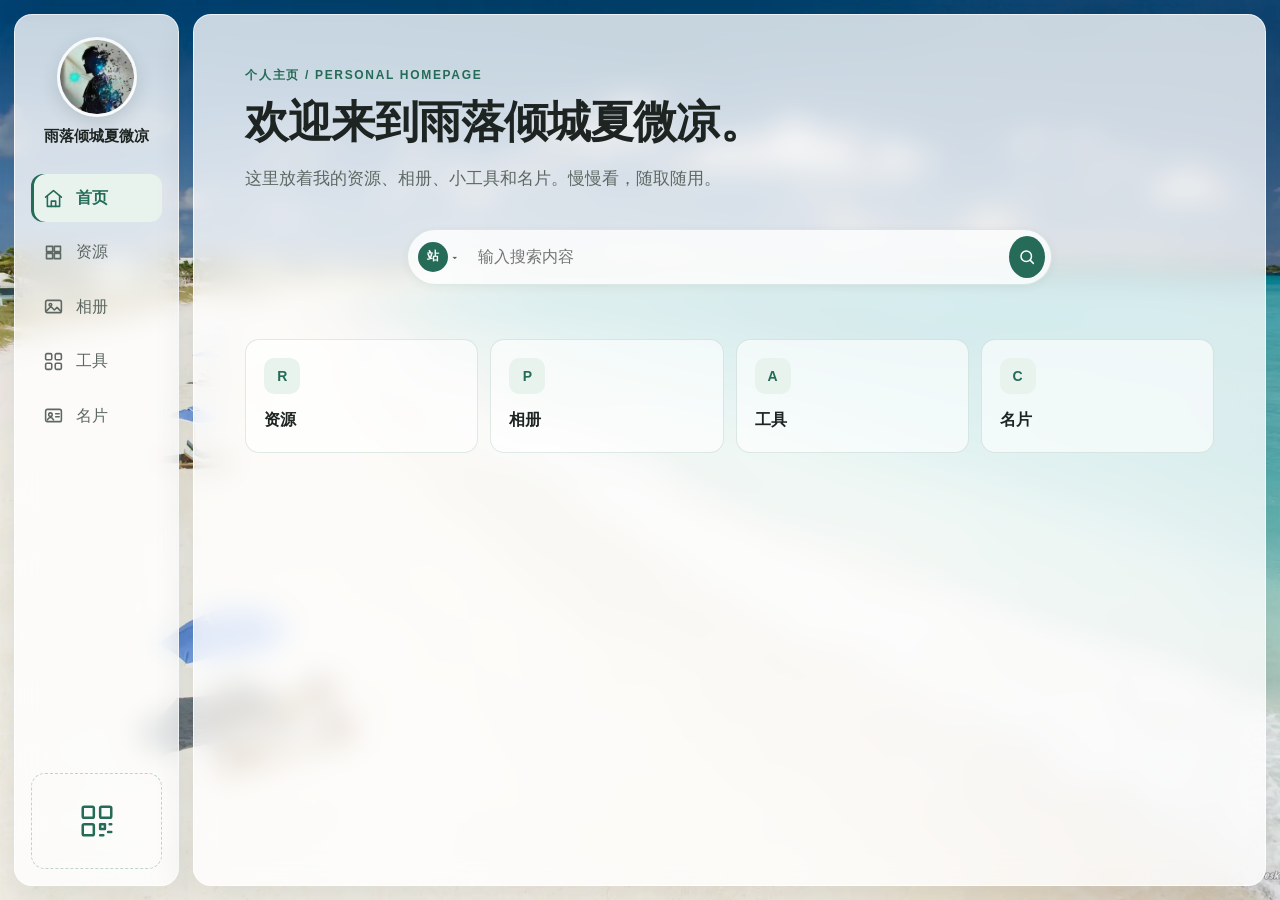
==== commit f0ed2a51: "搜索栏改下拉选引擎并居中占三分之二，搜索时隐藏卡片，工具卡跳转工具页" ====
--- a/index.html
+++ b/index.html
@@ -66,19 +66,15 @@
           <p class="eyebrow">个人主页 / Personal Homepage</p>
           <h1 id="home-title">欢迎来到雨落倾城夏微凉。</h1>
           <p class="lead">这里放着我的资源、相册、小工具和名片。慢慢看，随取随用。</p>
-          <div class="hero-actions">
-            <button class="btn btn-primary" type="button" data-go="resources">看看资源</button>
-            <button class="btn" type="button" data-go="tools">打开工具</button>
-          </div>
         </header>
 
         <form class="search" id="site-search" role="search">
           <label class="sr-only" for="search-query">搜索内容</label>
           <div class="search-bar">
-            <span class="search-engine-wrap">
+            <span class="search-engine-wrap" id="engine-toggle" role="button" tabindex="0" aria-haspopup="listbox" aria-expanded="false" aria-label="选择搜索引擎">
               <span class="search-engine-badge" id="search-engine-badge" aria-hidden="true">站</span>
               <span class="search-caret" aria-hidden="true">▾</span>
-              <select id="search-engine" aria-label="搜索引擎">
+              <select id="search-engine" aria-label="搜索引擎" hidden>
                 <option value="site">本站搜索</option>
                 <option value="baidu">百度搜索</option>
                 <option value="bing">必应搜索</option>
@@ -92,14 +88,13 @@
               <svg viewBox="0 0 24 24" aria-hidden="true"><circle cx="11" cy="11" r="7"/><path d="m16.5 16.5 4 4"/></svg>
             </button>
           </div>
-          <div class="engine-shortcuts" id="engine-shortcuts" role="group" aria-label="选择搜索引擎">
+          <div class="engine-menu" id="engine-menu" role="listbox" aria-label="选择搜索引擎" hidden>
             <button type="button" class="engine-chip is-active" data-engine="site"><span class="engine-ico" style="--chip:#256b57">站</span><span>本站</span></button>
             <button type="button" class="engine-chip" data-engine="baidu"><span class="engine-ico" style="--chip:#2b6ef2">百</span><span>百度</span></button>
             <button type="button" class="engine-chip" data-engine="bing"><span class="engine-ico" style="--chip:#0aa2c0">b</span><span>必应</span></button>
             <button type="button" class="engine-chip" data-engine="google"><span class="engine-ico" style="--chip:#ea4335">G</span><span>Google</span></button>
             <button type="button" class="engine-chip" data-engine="github"><span class="engine-ico" style="--chip:#24292f">GH</span><span>GitHub</span></button>
             <button type="button" class="engine-chip" data-engine="bilibili"><span class="engine-ico" style="--chip:#fb7299">b</span><span>哔哩哔哩</span></button>
-            <button type="button" class="engine-chip" data-engine="add"><span class="engine-ico" style="--chip:#5d6863">+</span><span>添加</span></button>
           </div>
         </form>
         <p class="search-status" id="search-status" role="status" aria-live="polite"></p>
@@ -116,7 +111,7 @@
             <strong>相册</strong>
             <small>图片整理中</small>
           </a>
-          <a class="tile" href="tools/螺旋文字.html" target="_blank" rel="noopener noreferrer" data-keywords="工具 螺旋文字生成 小工具">
+          <a class="tile" href="#tools" data-keywords="工具 螺旋文字生成 小工具">
             <span class="tile-icon">A</span>
             <strong>工具</strong>
             <small>螺旋文字生成</small>
--- a/CSS/style.css
+++ b/CSS/style.css
@@ -285,32 +285,6 @@
   white-space: nowrap;
 }
 
-.hero-actions {
-  display: flex;
-  flex-wrap: wrap;
-  gap: 10px;
-  margin-top: 26px;
-}
-
-.btn {
-  padding: 10px 18px;
-  border: 1px solid var(--line);
-  border-radius: 999px;
-  background: rgba(255, 255, 255, 0.75);
-  transition: transform 0.2s ease, box-shadow 0.2s ease;
-}
-
-.btn:hover {
-  transform: translateY(-2px);
-  box-shadow: 0 8px 18px rgba(24, 52, 42, 0.12);
-}
-
-.btn-primary {
-  border-color: var(--accent);
-  background: var(--accent);
-  color: #fff;
-}
-
 .search {
   display: flex;
   flex-wrap: wrap;
@@ -353,6 +327,10 @@
   margin: 8px 2px 0;
   color: var(--muted);
   font-size: 14px;
+}
+
+.tiles[hidden] {
+  display: none;
 }
 
 .tiles {
@@ -607,6 +585,7 @@
 
 /* 搜索栏：胶囊输入框 + 引擎快捷栏 */
 .search {
+  position: relative;
   display: block;
   margin-top: 36px;
   padding: 0;
@@ -617,6 +596,8 @@
 .search-bar {
   display: flex;
   align-items: center;
+  width: 66.666%;
+  margin-inline: auto;
   padding: 6px 6px 6px 10px;
   border: 1px solid var(--line);
   border-radius: 999px;
@@ -700,32 +681,33 @@
   stroke-linecap: round;
 }
 
-.engine-shortcuts {
-  display: flex;
+.engine-menu {
+  position: absolute;
+  top: calc(100% - 2px);
+  left: 10px;
+  z-index: 20;
+  display: grid;
+  grid-template-columns: repeat(3, 72px);
   gap: 6px;
-  margin-top: 10px;
   padding: 10px;
   border: 1px solid var(--line);
-  border-radius: 16px;
-  background: rgba(255, 255, 255, 0.6);
-  overflow-x: auto;
-  scrollbar-width: none;
-}
-
-.engine-shortcuts::-webkit-scrollbar {
+  border-radius: 14px;
+  background: var(--panel-solid);
+  box-shadow: var(--shadow);
+}
+
+.engine-menu[hidden] {
   display: none;
 }
 
 .search .engine-chip {
   display: flex;
-  flex: 0 0 auto;
   flex-direction: column;
   align-items: center;
   gap: 5px;
-  min-width: 58px;
-  padding: 7px 8px;
+  padding: 7px 6px;
   border: 0;
-  border-radius: 12px;
+  border-radius: 10px;
   background: transparent;
   color: var(--muted);
   font-size: 11px;
@@ -891,6 +873,10 @@
     white-space: normal;
   }
 
+  .search-bar {
+    width: 100%;
+  }
+
   .tiles,
   .link-list,
   .tools-grid {
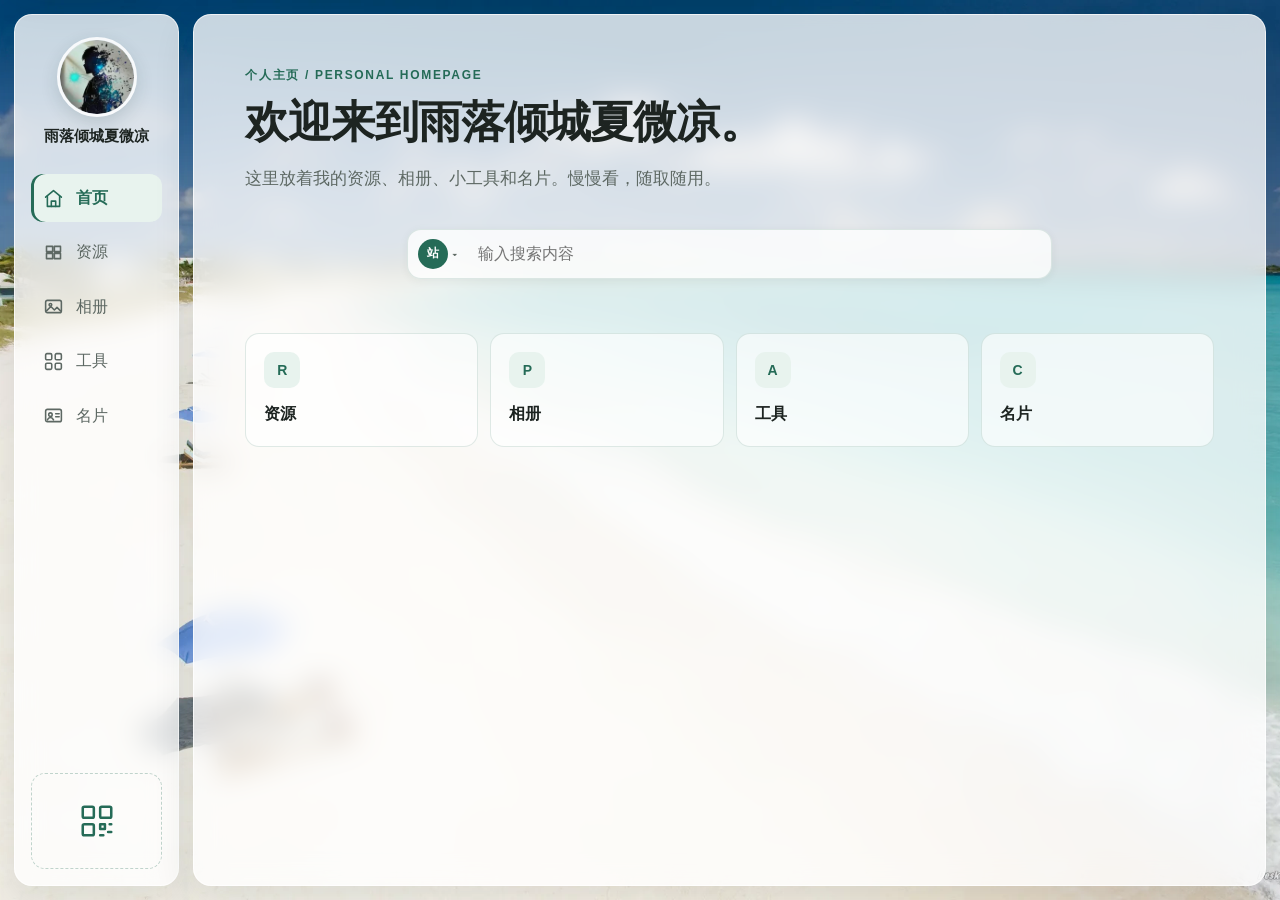
==== commit 50dd88b9: "去掉搜索框右侧搜索按钮，回车搜索保留" ====
--- a/index.html
+++ b/index.html
@@ -84,17 +84,14 @@
               </select>
             </span>
             <input id="search-query" type="search" placeholder="输入搜索内容" autocomplete="off">
-            <button type="submit" class="search-submit" aria-label="搜索">
-              <svg viewBox="0 0 24 24" aria-hidden="true"><circle cx="11" cy="11" r="7"/><path d="m16.5 16.5 4 4"/></svg>
-            </button>
           </div>
           <div class="engine-menu" id="engine-menu" role="listbox" aria-label="选择搜索引擎" hidden>
             <button type="button" class="engine-chip is-active" data-engine="site"><span class="engine-ico" style="--chip:#256b57">站</span><span>本站</span></button>
-            <button type="button" class="engine-chip" data-engine="baidu"><span class="engine-ico" style="--chip:#2b6ef2">百</span><span>百度</span></button>
-            <button type="button" class="engine-chip" data-engine="bing"><span class="engine-ico" style="--chip:#0aa2c0">b</span><span>必应</span></button>
-            <button type="button" class="engine-chip" data-engine="google"><span class="engine-ico" style="--chip:#ea4335">G</span><span>Google</span></button>
-            <button type="button" class="engine-chip" data-engine="github"><span class="engine-ico" style="--chip:#24292f">GH</span><span>GitHub</span></button>
-            <button type="button" class="engine-chip" data-engine="bilibili"><span class="engine-ico" style="--chip:#fb7299">b</span><span>哔哩哔哩</span></button>
+            <button type="button" class="engine-chip" data-engine="baidu"><span class="engine-ico"><img class="engine-ico-img" src="imgs/engines/baidu.png" alt=""></span><span>百度</span></button>
+            <button type="button" class="engine-chip" data-engine="bing"><span class="engine-ico"><img class="engine-ico-img" src="imgs/engines/bing.png" alt=""></span><span>必应</span></button>
+            <button type="button" class="engine-chip" data-engine="google"><span class="engine-ico"><img class="engine-ico-img" src="imgs/engines/google.png" alt=""></span><span>Google</span></button>
+            <button type="button" class="engine-chip" data-engine="github"><span class="engine-ico"><img class="engine-ico-img" src="imgs/engines/github.png" alt=""></span><span>GitHub</span></button>
+            <button type="button" class="engine-chip" data-engine="bilibili"><span class="engine-ico"><img class="engine-ico-img" src="imgs/engines/bilibili.png" alt=""></span><span>哔哩哔哩</span></button>
           </div>
         </form>
         <p class="search-status" id="search-status" role="status" aria-live="polite"></p>
--- a/CSS/style.css
+++ b/CSS/style.css
@@ -600,7 +600,7 @@
   margin-inline: auto;
   padding: 6px 6px 6px 10px;
   border: 1px solid var(--line);
-  border-radius: 999px;
+  border-radius: 14px;
   background: rgba(255, 255, 255, 0.78);
   box-shadow: 0 2px 10px rgba(24, 52, 42, 0.06);
 }
@@ -655,39 +655,14 @@
   outline: none;
 }
 
-.search .search-submit {
-  display: grid;
-  place-items: center;
-  width: 36px;
-  height: 36px;
-  flex: none;
-  padding: 0;
-  border: 0;
-  border-radius: 50%;
-  background: var(--accent);
-  color: #fff;
-}
-
-.search .search-submit:hover {
-  background: #1d5848;
-}
-
-.search .search-submit svg {
-  width: 18px;
-  height: 18px;
-  fill: none;
-  stroke: currentColor;
-  stroke-width: 2;
-  stroke-linecap: round;
-}
-
 .engine-menu {
   position: absolute;
   top: calc(100% - 2px);
-  left: 10px;
+  left: 16.667%;
   z-index: 20;
-  display: grid;
-  grid-template-columns: repeat(3, 72px);
+  display: flex;
+  flex-direction: row;
+  flex-wrap: nowrap;
   gap: 6px;
   padding: 10px;
   border: 1px solid var(--line);
@@ -731,6 +706,21 @@
   font-size: 13px;
   font-weight: 700;
   box-shadow: 0 2px 8px rgba(0, 0, 0, 0.08);
+}
+
+.engine-ico-img {
+  width: 22px;
+  height: 22px;
+  object-fit: contain;
+}
+
+.engine-badge-img {
+  width: 100%;
+  height: 100%;
+  padding: 4px;
+  border-radius: 50%;
+  background: #fff;
+  object-fit: contain;
 }
 
 .search-results {
@@ -877,6 +867,10 @@
     width: 100%;
   }
 
+  .engine-menu {
+    left: 0;
+  }
+
   .tiles,
   .link-list,
   .tools-grid {
